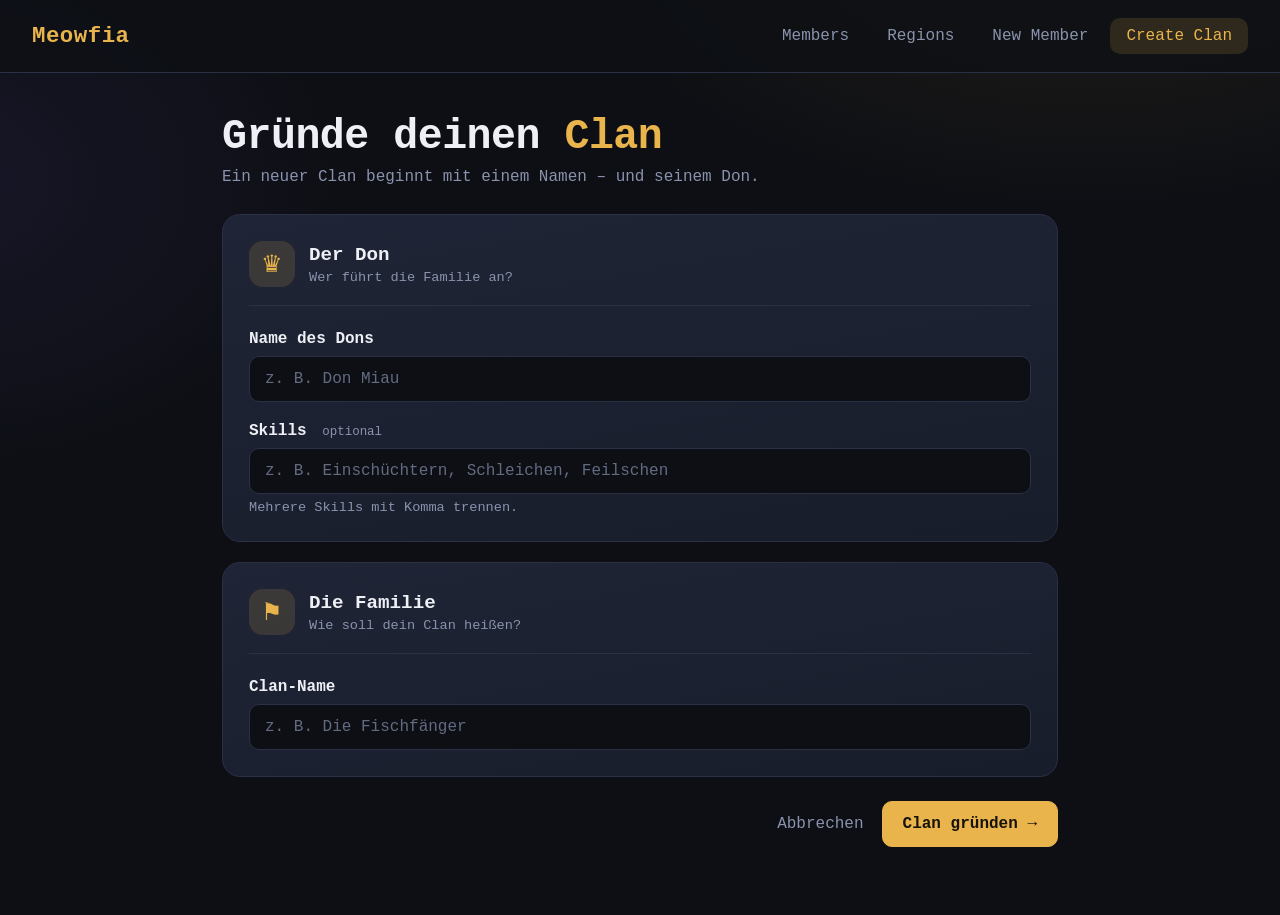
==== assets/html/createClan.html @ 5b5efd9a "****" ====
<!DOCTYPE html>
<html lang="de">
<head>
    <meta charset="UTF-8">
    <meta name="viewport" content="width=device-width, initial-scale=1.0">
    <title>Meowfia - Clan gründen</title>
    <link rel="stylesheet" href="../css/style.css">
    <link rel="stylesheet" href="../css/createClan.css">
    <script type="module" src="../js/createClan.js" defer></script>
</head>
<body>
    <header>
        <nav>
            <p>Meowfia</p>
            <ul>
                <li><a href="../../index.html">Members</a></li>
                <li><a href="./region.html">Regions</a></li>
                <li><a href="./add.html">New Member</a></li>
                <li class="active"><a href="./createClan.html">Create Clan</a></li>
            </ul>
        </nav>
    </header>

    <main class="clanpage">
        <section class="pagehead">
            <h1>Gründe deinen <span>Clan</span></h1>
            <p>Ein neuer Clan beginnt mit einem Namen – und seinem Don.</p>
        </section>

        <div class="error clanmessage" role="alert" aria-live="polite"></div>
        <div class="success clanmessage" role="status" aria-live="polite"></div>

        <form class="clanform">
            <section class="clanformcard">
                <div class="formsectionhead">
                    <span class="formicon" aria-hidden="true">♛</span>
                    <div>
                        <h2>Der Don</h2>
                        <p>Wer führt die Familie an?</p>
                    </div>
                </div>

                <label for="donName">Name des Dons</label>
                <input id="donName" name="donName" type="text" maxlength="80"
                       placeholder="z. B. Don Miau" autocomplete="off" required>

                <label for="donSkills">Skills <span class="optional">optional</span></label>
                <input id="donSkills" name="donSkills" type="text"
                       placeholder="z. B. Einschüchtern, Schleichen, Feilschen">
                <small class="fieldhint">Mehrere Skills mit Komma trennen.</small>
            </section>

            <section class="clanformcard">
                <div class="formsectionhead">
                    <span class="formicon" aria-hidden="true">⚑</span>
                    <div>
                        <h2>Die Familie</h2>
                        <p>Wie soll dein Clan heißen?</p>
                    </div>
                </div>

                <label for="clanName">Clan-Name</label>
                <input id="clanName" name="clanName" type="text" maxlength="80"
                       placeholder="z. B. Die Fischfänger" autocomplete="off" required>
            </section>

            <div class="formactions">
                <a class="cancel-link" href="../../index.html">Abbrechen</a>
                <button type="submit" class="createbutton">
                    Clan gründen <span aria-hidden="true">→</span>
                </button>
            </div>
        </form>
    </main>
</body>
</html>
---- assets/css/style.css ----
* {
    margin: 0;
    padding: 0;
    box-sizing: border-box;
    font-size: 16px;
    font-family: monospace;
}

nav {
    display: flex;
    justify-content: space-around;
    margin-bottom: 2rem;
}

.error {
    height: 15vh;
    display: none;
    padding-top: 7vh;
    font-size: larger;
    text-align: center;
    text-transform: uppercase;
    background: red;
}

.show {
    display: block;
}

nav>ul {
    list-style: none;
    display: flex;
    gap: 10px;
}

.members {
    display: flex;
    flex-wrap: wrap;
    gap: 10px;
    justify-content: space-around;
}

.cardcontainer {
    display: flex;
    flex-wrap: nowrap;
    width: 33%;
    border: 1px solid rgb(151, 151, 151);
}

.cardimage {
    width: 50%;
}

.classinfo {
    display: flex;
    flex-direction: column;
    justify-content: center;
    gap: 10px;
}

.memberrank {
    background: lightpink;
    color: white;
    padding: 3px;

}

.speciality {}

.preview {
    width: 200px;
}


/* ==========================================================
   Meowfia theme (dark)
   Shared by all pages: variables, background, navigation and
   page layout. The region and member components follow below.
   ========================================================== */

body {
    --bg: #0d0f14;
    --bg2: #141824;
    --card: #181d2b;
    --card-hi: #1f2536;
    --line: #2a3147;
    --text: #eef0f6;
    --muted: #8a93ad;
    --gold: #e9b44c;
    --gold-soft: rgba(233, 180, 76, .14);
    --free: #5fd3a0;

    min-height: 100vh;
    color: var(--text);
    background:
        radial-gradient(900px 500px at 85% -10%, rgba(233, 180, 76, .10), transparent 60%),
        radial-gradient(700px 500px at -5% 20%, rgba(120, 90, 220, .10), transparent 60%),
        var(--bg);
}

.regionpage svg {
    display: block;
}

/* ---- navigation ---- */
header {
    border-bottom: 1px solid var(--line);
    background: rgba(13, 15, 20, .8);
}

nav {
    align-items: center;
    justify-content: space-between;
    max-width: 1400px;
    margin: 0 auto;
    padding: 18px 32px;
}

nav>p {
    font-size: 1.4rem;
    font-weight: 700;
    letter-spacing: .5px;
    color: var(--gold);
}

nav>ul {
    gap: 6px;
}

nav li {
    padding: 9px 16px;
    border-radius: 10px;
    color: var(--muted);
}

nav li:hover {
    color: var(--text);
}

nav li.active {
    background: var(--gold-soft);
    color: var(--gold);
}

nav a {
    color: inherit;
    text-decoration: none;
}

/* ---- page layout ---- */
main {
    max-width: 1400px;
    margin: 0 auto;
    padding: 40px 32px 56px;
}

.regionpage .error {
    height: auto;
    margin-bottom: 24px;
    padding: 16px 20px;
    border: 1px solid #e5604d;
    border-radius: 12px;
    background: rgba(229, 96, 77, .15);
    color: #ffb4a8;
    text-align: left;
    text-transform: none;
    font-size: 1rem;
}

.regionhead,
.pagehead {
    margin-bottom: 28px;
}

.regionhead h1,
.pagehead h1 {
    font-size: 2.6rem;
    letter-spacing: -.5px;
}

.regionhead h1 span,
.pagehead h1 span {
    font-size: inherit;
    color: var(--gold);
}

.regionhead p,
.pagehead p {
    margin-top: 8px;
    color: var(--muted);
}

/* ---- stats ---- */
.regionstats {
    display: grid;
    grid-template-columns: repeat(4, 1fr);
    gap: 16px;
    margin-bottom: 28px;
}

.regionstat {
    padding: 20px 22px;
    border: 1px solid var(--line);
    border-radius: 16px;
    background: linear-gradient(160deg, var(--card-hi), var(--card));
}

.regionstat small {
    display: block;
    font-size: .75rem;
    letter-spacing: 1.2px;
    text-transform: uppercase;
    color: var(--muted);
}

.regionstat strong {
    display: block;
    margin-top: 8px;
    font-size: 2rem;
}

.regionstat.green strong {
    color: var(--free);
}

.regionstat.gold strong {
    color: var(--gold);
}

/* ---- filters ---- */
.regionfilters {
    display: flex;
    flex-wrap: wrap;
    gap: 10px;
    margin-bottom: 24px;
}

.regionfilter {
    padding: 10px 20px;
    border: 1px solid var(--line);
    border-radius: 999px;
    background: var(--bg2);
    color: var(--muted);
    font-weight: 500;
    cursor: pointer;
}

.regionfilter:hover {
    color: var(--text);
}

.regionfilter.active {
    border-color: var(--gold);
    background: var(--gold);
    color: #17130a;
    font-weight: 700;
}

.regionfilter .count {
    margin-left: 6px;
    opacity: .7;
}

/* ---- region grid ---- */
.regions {
    display: grid;
    grid-template-columns: repeat(auto-fill, minmax(280px, 1fr));
    gap: 22px;
}

.regionstatus {
    grid-column: 1 / -1;
    padding: 40px 0;
    text-align: center;
    color: var(--muted);
}

/* ---- region card ---- */
.regioncard {
    --c: var(--line);
    position: relative;
    display: flex;
    flex-direction: column;
    gap: 18px;
    padding: 22px;
    overflow: hidden;
    border: 1px solid var(--line);
    border-radius: 18px;
    background: linear-gradient(170deg, var(--card-hi), var(--card));
    transition: transform .15s ease, border-color .15s ease;
}

.regioncard::before {
    content: "";
    position: absolute;
    inset: 0 0 auto 0;
    height: 4px;
    background: var(--c);
}

.regioncard:hover {
    transform: translateY(-3px);
    border-color: var(--c);
}

.regioncard.free {
    --c: var(--free);
    border-style: dashed;
    background: linear-gradient(170deg, #151a28, #11151f);
}

.regioncard.free::before {
    opacity: .6;
}

.regiontop {
    display: flex;
    align-items: center;
    justify-content: space-between;
}

.regionid {
    padding: 5px 10px;
    border: 1px solid var(--line);
    border-radius: 8px;
    background: var(--bg);
    font-size: .75rem;
    font-weight: 700;
    letter-spacing: 1.2px;
    color: var(--muted);
}

.regionbadge {
    display: flex;
    align-items: center;
    gap: 6px;
    padding: 5px 11px;
    border-radius: 999px;
    background: rgba(255, 255, 255, .06);
    font-size: .75rem;
    font-weight: 700;
}

.regionbadge::before {
    content: "";
    width: 8px;
    height: 8px;
    border-radius: 50%;
    background: var(--c);
}

.regioncard.free .regionbadge {
    background: rgba(95, 211, 160, .14);
    color: var(--free);
}

.regionname {
    min-height: 2.4em;
    font-size: 1.4rem;
    line-height: 1.2;
}

.regionrate {
    display: flex;
    align-items: center;
    gap: 14px;
    padding: 14px 16px;
    border: 1px solid var(--line);
    border-radius: 14px;
    background: var(--bg);
}

.regionrateicon {
    display: grid;
    place-items: center;
    flex: none;
    width: 40px;
    height: 40px;
    border-radius: 12px;
    background: var(--gold-soft);
    color: var(--gold);
}

.regionratevalue {
    font-size: 1.7rem;
    line-height: 1;
    color: var(--gold);
}

.regionrate small {
    display: block;
    margin-top: 4px;
    font-size: .75rem;
    color: var(--muted);
}

.regionowner {
    display: flex;
    align-items: center;
    gap: 12px;
    margin-top: auto;
    padding-top: 16px;
    border-top: 1px solid var(--line);
}

.regionavatar {
    display: grid;
    place-items: center;
    flex: none;
    width: 40px;
    height: 40px;
    border-radius: 50%;
    background: var(--c);
    color: #0d0f14;
    font-weight: 700;
}

.regionowner small {
    display: block;
    font-size: .75rem;
    color: var(--muted);
}

.regionownername {
    font-weight: 600;
}

.regioncard.free .regionavatar {
    border: 1.5px dashed var(--muted);
    background: transparent;
    color: var(--muted);
}

.regioncard.free .regionownername {
    color: var(--muted);
}

/* ---- small screens ---- */
@media (max-width: 1000px) {
    .regionstats {
        grid-template-columns: repeat(2, 1fr);
    }
}

@media (max-width: 600px) {
    nav {
        flex-wrap: wrap;
        gap: 8px 12px;
        padding: 14px 16px;
    }

    nav li {
        padding: 8px 12px;
    }

    main {
        padding: 28px 16px 40px;
    }

    .regionstats {
        grid-template-columns: 1fr;
    }
}


/* ==========================================================
   Members page (index.html)
   Restyles the cards that main.js builds: .cardcontainer with
   .cardimage and .classinfo (name, .memberrank, .speciality)
   ========================================================== */

.members {
    display: grid;
    grid-template-columns: repeat(auto-fill, minmax(min(340px, 100%), 1fr));
    gap: 22px;
    justify-content: normal;
}

.cardcontainer {
    position: relative;
    width: auto;
    min-height: 170px;
    overflow: hidden;
    border: 1px solid var(--line);
    border-radius: 18px;
    background: linear-gradient(170deg, var(--card-hi), var(--card));
    transition: transform .15s ease, border-color .15s ease;
}

.cardcontainer::before {
    content: "";
    position: absolute;
    inset: 0 0 auto 0;
    z-index: 2;
    height: 4px;
    background: var(--gold);
}

.cardcontainer:hover {
    transform: translateY(-3px);
    border-color: var(--gold);
}

/* slow zoom into the cat picture while the card is hovered */
.cardcontainer:hover .cardimage {
    transform: scale(1.12);
}

.cardimage {
    width: 42%;
    flex: none;
    align-self: stretch;
    object-fit: cover;
    background: var(--bg);
    transition: transform .8s cubic-bezier(.2, .6, .2, 1);
}

.classinfo {
    /* opaque + above the image, so the zoomed picture never bleeds into the text area */
    position: relative;
    z-index: 1;
    flex: 1;
    min-width: 0;
    padding: 22px 20px;
    gap: 10px;
    background: linear-gradient(170deg, var(--card-hi), var(--card));
}

.classinfo p {
    font-size: 1.25rem;
    font-weight: 700;
    line-height: 1.2;
    overflow-wrap: anywhere;
}

.memberrank {
    align-self: flex-start;
    padding: 4px 11px;
    border: 1px solid rgba(233, 180, 76, .35);
    border-radius: 999px;
    background: var(--gold-soft);
    color: var(--gold);
    font-size: .75rem;
    font-weight: 700;
    letter-spacing: 1px;
    text-transform: uppercase;
}

.speciality {
    font-size: .9rem;
    line-height: 1.4;
    color: var(--muted);
}

.speciality::before {
    content: "Speciality";
    display: block;
    margin-bottom: 2px;
    font-size: .7rem;
    letter-spacing: 1.2px;
    text-transform: uppercase;
    opacity: .7;
}

.speciality:empty {
    display: none;
}

@media (prefers-reduced-motion: reduce) {

    .cardcontainer,
    .cardimage {
        transition: none;
    }

    .cardcontainer:hover,
    .cardcontainer:hover .cardimage {
        transform: none;
    }
}
---- assets/css/createClan.css ----
/* ---- Create Clan page ---- */
.clanpage {
    max-width: 900px;
}

.clanmessage {
    display: none;
    height: auto;
    margin-bottom: 18px;
    padding: 14px 18px;
    border-radius: 12px;
    text-align: left;
    text-transform: none;
}

.clanmessage.show {
    display: block;
}

.clanpage .error {
    border: 1px solid #e5604d;
    background: rgba(229, 96, 77, .15);
    color: #ffb4a8;
}

.clanpage .success {
    border: 1px solid rgba(95, 211, 160, .4);
    background: rgba(95, 211, 160, .12);
    color: var(--free);
}

.clanform {
    display: grid;
    gap: 20px;
}

.clanformcard {
    display: flex;
    flex-direction: column;
    padding: 26px;
    border: 1px solid var(--line);
    border-radius: 18px;
    background: linear-gradient(170deg, var(--card-hi), var(--card));
}

.formsectionhead {
    display: flex;
    align-items: center;
    gap: 14px;
    margin-bottom: 24px;
    padding-bottom: 18px;
    border-bottom: 1px solid var(--line);
}

.formicon {
    display: grid;
    place-items: center;
    flex: none;
    width: 46px;
    height: 46px;
    border-radius: 14px;
    background: var(--gold-soft);
    color: var(--gold);
    font-size: 1.5rem;
}

.formsectionhead h2 {
    font-size: 1.2rem;
}

.formsectionhead p,
.fieldhint {
    margin-top: 4px;
    color: var(--muted);
    font-size: .85rem;
}

.clanform label {
    margin: 0 0 8px;
    font-weight: 600;
}

.clanform input {
    width: 100%;
    margin-bottom: 20px;
    padding: 13px 15px;
    border: 1px solid var(--line);
    border-radius: 10px;
    outline: none;
    background: var(--bg);
    color: var(--text);
    font: inherit;
    transition: border-color .15s ease, box-shadow .15s ease;
}

.clanform input:focus {
    border-color: var(--gold);
    box-shadow: 0 0 0 3px var(--gold-soft);
}

.clanform input::placeholder {
    color: #626b82;
}

.clanform input:last-child {
    margin-bottom: 0;
}

.optional {
    margin-left: 6px;
    color: var(--muted);
    font-size: .78rem;
    font-weight: 400;
}

.fieldhint {
    margin-top: -14px;
}

.formactions {
    display: flex;
    align-items: center;
    justify-content: flex-end;
    gap: 18px;
    padding-top: 4px;
}

.cancel-link {
    color: var(--muted);
    text-decoration: none;
}

.cancel-link:hover {
    color: var(--text);
}

.createbutton {
    padding: 13px 20px;
    border: 1px solid var(--gold);
    border-radius: 10px;
    background: var(--gold);
    color: #17130a;
    font: inherit;
    font-weight: 700;
    cursor: pointer;
    transition: transform .15s ease, filter .15s ease;
}

.createbutton:hover {
    transform: translateY(-2px);
    filter: brightness(1.08);
}

.createbutton:disabled {
    cursor: wait;
    opacity: .65;
    transform: none;
}

@media (max-width: 600px) {
    .clanformcard {
        padding: 20px;
    }

    .formactions {
        align-items: stretch;
        flex-direction: column-reverse;
    }

    .createbutton {
        width: 100%;
    }

    .cancel-link {
        text-align: center;
        padding: 8px;
    }
}
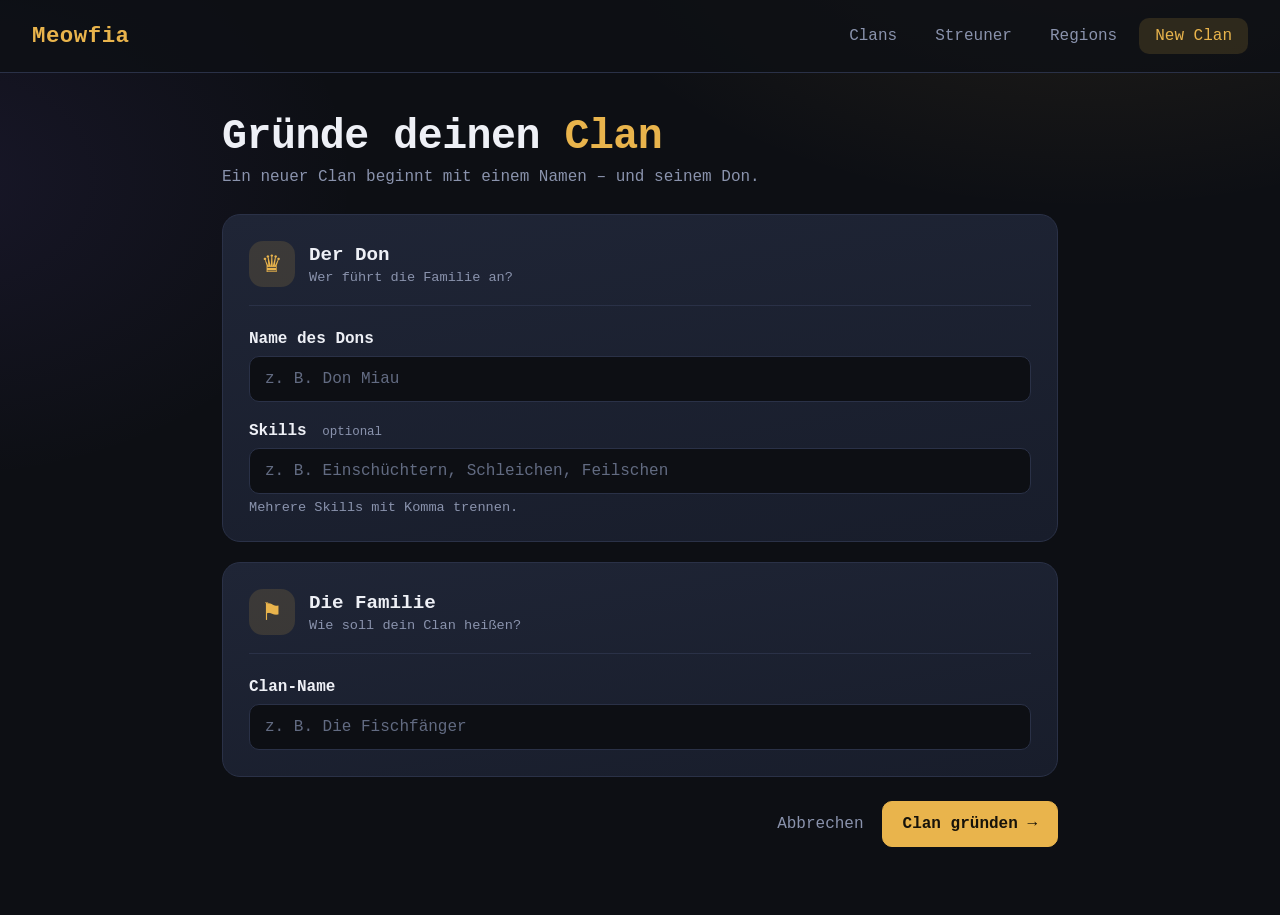
==== commit 762a999d: "promptend" ====
--- a/assets/html/createClan.html
+++ b/assets/html/createClan.html
@@ -1,5 +1,6 @@
 <!DOCTYPE html>
 <html lang="de">
+
 <head>
     <meta charset="UTF-8">
     <meta name="viewport" content="width=device-width, initial-scale=1.0">
@@ -8,15 +9,16 @@
     <link rel="stylesheet" href="../css/createClan.css">
     <script type="module" src="../js/createClan.js" defer></script>
 </head>
+
 <body>
     <header>
         <nav>
             <p>Meowfia</p>
             <ul>
-                <li><a href="../../index.html">Members</a></li>
+                <li><a href="../../index.html">Clans</a></li>
+                <li><a href="./streuner.html">Streuner</a></li>
                 <li><a href="./region.html">Regions</a></li>
-                <li><a href="./add.html">New Member</a></li>
-                <li class="active"><a href="./createClan.html">Create Clan</a></li>
+                <li class="active">New Clan</li>
             </ul>
         </nav>
     </header>
@@ -41,12 +43,12 @@
                 </div>
 
                 <label for="donName">Name des Dons</label>
-                <input id="donName" name="donName" type="text" maxlength="80"
-                       placeholder="z. B. Don Miau" autocomplete="off" required>
+                <input id="donName" name="donName" type="text" maxlength="80" placeholder="z. B. Don Miau"
+                    autocomplete="off" required>
 
                 <label for="donSkills">Skills <span class="optional">optional</span></label>
                 <input id="donSkills" name="donSkills" type="text"
-                       placeholder="z. B. Einschüchtern, Schleichen, Feilschen">
+                    placeholder="z. B. Einschüchtern, Schleichen, Feilschen">
                 <small class="fieldhint">Mehrere Skills mit Komma trennen.</small>
             </section>
 
@@ -60,8 +62,8 @@
                 </div>
 
                 <label for="clanName">Clan-Name</label>
-                <input id="clanName" name="clanName" type="text" maxlength="80"
-                       placeholder="z. B. Die Fischfänger" autocomplete="off" required>
+                <input id="clanName" name="clanName" type="text" maxlength="80" placeholder="z. B. Die Fischfänger"
+                    autocomplete="off" required>
             </section>
 
             <div class="formactions">
@@ -73,4 +75,5 @@
         </form>
     </main>
 </body>
-</html>
+
+</html>
--- a/assets/css/style.css
+++ b/assets/css/style.css
@@ -153,7 +153,7 @@
     padding: 40px 32px 56px;
 }
 
-.regionpage .error {
+.error {
     height: auto;
     margin-bottom: 24px;
     padding: 16px 20px;
@@ -448,8 +448,13 @@
         padding: 14px 16px;
     }
 
+    nav>ul {
+        flex-wrap: wrap;
+    }
+
     nav li {
         padding: 8px 12px;
+        white-space: nowrap;
     }
 
     main {
@@ -576,4 +581,356 @@
     .cardcontainer:hover .cardimage {
         transform: none;
     }
+}
+
+
+/* ==========================================================
+   Clans page (index.html)
+   Cards built by main.js: .clancard with the don's picture
+   (.clanpic > .clanavatar + .clandon) and the clan details
+   (.clanname + .clanstats > .clanstat)
+   ========================================================== */
+
+.clans {
+    display: grid;
+    grid-template-columns: repeat(auto-fill, minmax(min(300px, 100%), 1fr));
+    gap: 22px;
+}
+
+.clancard {
+    position: relative;
+    display: flex;
+    flex-direction: column;
+    overflow: hidden;
+    border: 1px solid var(--line);
+    border-radius: 18px;
+    background: linear-gradient(170deg, var(--card-hi), var(--card));
+    transition: transform .15s ease, border-color .15s ease;
+}
+
+.clancard::before {
+    content: "";
+    position: absolute;
+    inset: 0 0 auto 0;
+    z-index: 3;
+    height: 4px;
+    background: var(--gold);
+}
+
+.clancard:hover {
+    transform: translateY(-3px);
+    border-color: var(--gold);
+}
+
+/* ---- the don's picture ---- */
+.clanpic {
+    position: relative;
+    height: 210px;
+    overflow: hidden;
+    background: var(--bg);
+}
+
+/* fade the picture into the card so the don's name stays readable */
+.clanpic::after {
+    content: "";
+    position: absolute;
+    inset: 40% 0 0 0;
+    z-index: 1;
+    background: linear-gradient(to bottom, transparent, rgba(13, 15, 20, .92));
+    pointer-events: none;
+}
+
+.clanavatar {
+    display: block;
+    width: 100%;
+    height: 100%;
+    object-fit: cover;
+    transition: transform .8s cubic-bezier(.2, .6, .2, 1);
+}
+
+/* slow zoom into the don while the card is hovered */
+.clancard:hover .clanavatar {
+    transform: scale(1.12);
+}
+
+/* shown instead of the picture when the image is missing or fails to load */
+.clanavatar.fallback {
+    display: grid;
+    place-items: center;
+    background: radial-gradient(circle at 30% 20%, rgba(233, 180, 76, .22), transparent 60%), var(--bg2);
+    color: var(--gold);
+    font-size: 3.5rem;
+    font-weight: 700;
+    letter-spacing: 2px;
+}
+
+.clandon {
+    position: absolute;
+    right: 20px;
+    bottom: 16px;
+    left: 20px;
+    z-index: 2;
+    display: flex;
+    flex-direction: column;
+    align-items: flex-start;
+    gap: 6px;
+}
+
+.clandonlabel {
+    padding: 3px 10px;
+    border: 1px solid rgba(233, 180, 76, .35);
+    border-radius: 999px;
+    background: rgba(13, 15, 20, .55);
+    color: var(--gold);
+    font-size: .7rem;
+    font-weight: 700;
+    letter-spacing: 1.2px;
+    text-transform: uppercase;
+}
+
+.clandonname {
+    font-size: 1.15rem;
+    font-weight: 700;
+    line-height: 1.2;
+    overflow-wrap: anywhere;
+}
+
+/* ---- clan details ---- */
+.clanbody {
+    display: flex;
+    flex: 1;
+    flex-direction: column;
+    gap: 18px;
+    padding: 20px 22px 22px;
+}
+
+.clanname {
+    font-size: 1.4rem;
+    line-height: 1.2;
+    overflow-wrap: anywhere;
+}
+
+.clanstats {
+    display: grid;
+    grid-template-columns: repeat(3, minmax(0, 1fr));
+    gap: 10px;
+    margin-top: auto;
+}
+
+.clanstat {
+    padding: 12px;
+    border: 1px solid var(--line);
+    border-radius: 12px;
+    background: var(--bg);
+}
+
+.clanstat small {
+    display: block;
+    font-size: .65rem;
+    letter-spacing: 1.2px;
+    text-transform: uppercase;
+    color: var(--muted);
+}
+
+.clanstat strong {
+    display: block;
+    margin-top: 6px;
+    font-size: 1.15rem;
+    overflow-wrap: anywhere;
+}
+
+.clanstat.gold strong {
+    color: var(--gold);
+}
+
+.clanstatus,
+.memberstatus {
+    grid-column: 1 / -1;
+    padding: 40px 0;
+    text-align: center;
+    color: var(--muted);
+}
+
+@media (prefers-reduced-motion: reduce) {
+
+    .clancard,
+    .clanavatar {
+        transition: none;
+    }
+
+    .clancard:hover,
+    .clancard:hover .clanavatar {
+        transform: none;
+    }
+}
+
+
+/* ==========================================================
+   Streuner page (assets/html/streuner.html)
+   Uses the cat card from above (.cardcontainer with .cardimage
+   and .classinfo) plus the settings button and image fallback
+   ========================================================== */
+
+/* shown instead of the picture when the image is missing or fails to load */
+.cardimage.fallback {
+    display: grid;
+    place-items: center;
+    background: radial-gradient(circle at 30% 20%, rgba(233, 180, 76, .22), transparent 60%), var(--bg2);
+    color: var(--gold);
+    font-size: 2.5rem;
+    font-weight: 700;
+    letter-spacing: 2px;
+}
+
+.cardbutton {
+    align-self: flex-start;
+    margin-top: 4px;
+    padding: 8px 16px;
+    border: 1px solid var(--gold);
+    border-radius: 10px;
+    background: transparent;
+    color: var(--gold);
+    font-weight: 700;
+    cursor: pointer;
+    transition: background .15s ease, color .15s ease;
+}
+
+.cardbutton:hover {
+    background: var(--gold);
+    color: #17130a;
+}
+
+.cardbutton:focus-visible {
+    outline: 2px solid var(--gold);
+    outline-offset: 2px;
+}
+
+/* ==========================================================
+   Clan Battle - Region Animation
+   ========================================================== */
+
+.regioncard.battle-active {
+    --battle-color: #ff4545;
+
+    border: 1px solid var(--battle-color);
+
+    background:
+        linear-gradient(170deg,
+            rgba(120, 25, 25, .35),
+            var(--card));
+
+    animation: battlePulse 2s ease-in-out infinite;
+}
+
+/* Red glowing border */
+
+.regioncard.battle-active::before {
+    background: linear-gradient(90deg,
+            #ff3030,
+            #ff9b42,
+            #ff3030);
+
+    background-size: 200% 100%;
+
+    animation: battleGradient 2s linear infinite;
+}
+
+/* Battle badge */
+
+.battlebadge {
+    display: flex;
+    align-items: center;
+    gap: 6px;
+
+    padding: 6px 12px;
+
+    border: 1px solid rgba(255, 69, 69, .5);
+    border-radius: 999px;
+
+    background: rgba(255, 40, 40, .15);
+
+    color: #ff6969;
+
+    font-size: .7rem;
+    font-weight: 800;
+    letter-spacing: 1px;
+    white-space: nowrap;
+
+    animation: battleBadgePulse 1.5s ease-in-out infinite;
+}
+
+/* Red glowing region name */
+
+.regioncard.battle-active .regionname {
+    color: #ff7777;
+}
+
+/* Disable clicking */
+
+.regioncard.battle-active {
+    cursor: not-allowed;
+}
+
+.regioncard.battle-active:hover {
+    transform: none;
+    border-color: #ff4545;
+}
+
+/* Loading state when starting a battle */
+
+.regioncard.battle-starting {
+    opacity: .65;
+    pointer-events: none;
+    cursor: wait;
+}
+
+/* Animations */
+
+@keyframes battlePulse {
+
+    0%,
+    100% {
+        box-shadow: 0 0 5px rgba(255, 50, 50, .15);
+    }
+
+    50% {
+        box-shadow:
+            0 0 15px rgba(255, 50, 50, .35),
+            0 0 30px rgba(255, 50, 50, .12);
+    }
+}
+
+@keyframes battleGradient {
+    from {
+        background-position: 0% 50%;
+    }
+
+    to {
+        background-position: 200% 50%;
+    }
+}
+
+@keyframes battleBadgePulse {
+
+    0%,
+    100% {
+        background: rgba(255, 40, 40, .12);
+        box-shadow: 0 0 0 rgba(255, 50, 50, 0);
+    }
+
+    50% {
+        background: rgba(255, 40, 40, .3);
+        box-shadow: 0 0 12px rgba(255, 50, 50, .3);
+    }
+}
+
+/* Accessibility */
+
+@media (prefers-reduced-motion: reduce) {
+
+    .regioncard.battle-active,
+    .regioncard.battle-active::before,
+    .battlebadge {
+        animation: none;
+    }
 }
